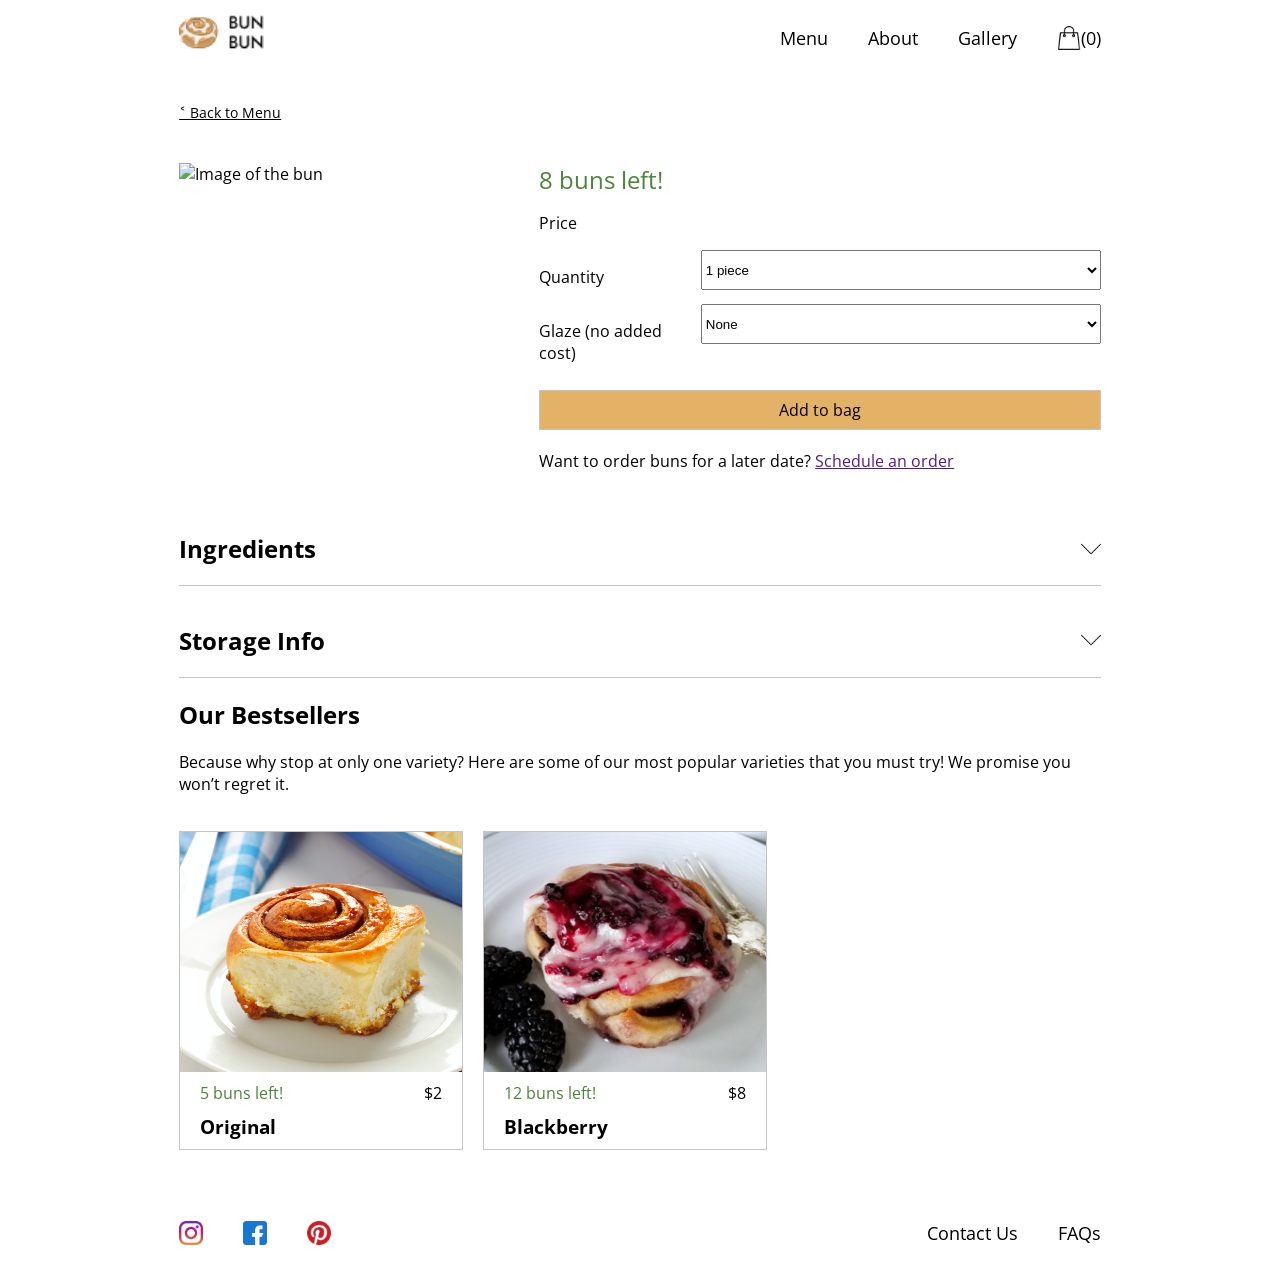
==== a5-details-available.html @ 438827a7 "Clone hw 6a into repository" ====
<!-- Product details page for an available item -->

<!DOCTYPE html>
<html lang="en">

<head>
    <meta charset="UTF-8">
    <meta name="viewport" content="width=device-width, initial-scale=1.0">
    <meta http-equiv="X-UA-Compatible" content="ie=edge">
    <title>Original Bun</title>
    <link rel="preconnect" href="https://fonts.googleapis.com">
    <link rel="preconnect" href="https://fonts.gstatic.com" crossorigin>
    <link href="https://fonts.googleapis.com/css2?family=Open+Sans:wght@300;400&display=swap" rel="stylesheet">
    <link href="https://fonts.googleapis.com/css2?family=Open+Sans:ital,wght@0,300;0,400;1,500&display=swap"
        rel="stylesheet">
    <link href="https://fonts.googleapis.com/css2?family=Open+Sans:ital,wght@1,500;1,700&display=swap" rel="stylesheet">
    <link rel="stylesheet" href="styles/a5-global.css">
    <link rel="stylesheet" href="styles/a5-navbar.css">
    <link rel="stylesheet" href="styles/a5-footer.css">
    <link rel="stylesheet" href="styles/a5-details.css">
</head>

<body onload="onLoadDetailsPage()">
    <nav class="a5-navbar">
        <div class="a5-logo">
            <a href="./index.html" class="a5-logo">
                <img src="./assets/LOGO.png" alt="BunBun Logo" width="90" class="nav-logo-img" />
            </a>
        </div>
        <div>
            <ul class="a5-nav-links">
                <li class="nav-item"><a class="a5-nav-link" href="./a5-browse.html">Menu</a></li>
                <li class="nav-item"><a class="a5-nav-link" href="./a5-about.html">About</a></li>
                <li class="nav-item"><a class="a5-nav-link" href="#">Gallery</a></li>
                <li class="nav-item"><a class="a5-nav-link" href="./a6-bag.html"><img src="./assets/bag.png"
                            alt="Bag Logo" width="24" class="nav-logo-img" /><span id="bag-count"></span></a></li>
            </ul>
        </div>
    </nav>
    <main class="a5-details-main">
        <a href="./a5-browse.html" class="a5-details-back-link">˂ Back to Menu</a>
        <h1 class="a5-details-title" id="a5-details-title"></h1>
        <p class="a5-details-oneliner" id="a5-details-oneliner"></p>
        <div class="a5-details-bun-description">
            <img class="a5-details-bun-image" id="a5-details-bun-image" alt="Image of the bun">
            <div class="a5-details-bun-info">
                <p class="a5-details-bun-available">8 buns left!</p>
                <div class="a5-details-bun-detail">
                    <p class="a5-details-bun-detail-title">Price</p>
                    <p class="a5-details-bun-detail-value" id="a5-details-bun-detail-value"></p>
                </div>
                <div class="a5-details-bun-detail">
                    <p class="a5-details-bun-detail-title">Quantity</p>
                    <select class="a5-details-bun-detail-value a5-details-bun-detail-dd" name="a5-bun-quantity"
                        id="a5-bun-quantity" onchange="onSelectQuantity(this)">
                        <option value="1">1 piece</option>
                        <option value="3">3 pieces</option>
                        <option value="6">6 pieces</option>
                        <option value="12">12 pieces</option>
                    </select>
                </div>
                <div class="a5-details-bun-detail">
                    <p class="a5-details-bun-detail-title">Glaze (no added cost)</p>
                    <select class="a5-details-bun-detail-value a5-details-bun-detail-dd" name="a5-bun-quantity"
                        id="a5-bun-glaze">
                        <option value="a5-bun-glaze1">None</option>
                        <option value="a5-bun-glaze2">Sugar-milk</option>
                        <option value="a5-bun-glaze3">Vanilla-milk</option>
                        <option value="a5-bun-glaze4">Double-chocolate</option>
                    </select>
                </div>
                <div class="a5-details-add-to-bag-available" onclick="addItemToBag()">Add to bag</div>
                <div class="a5-details-schedule-order">Want to order buns for a later date? <a href="">Schedule an
                        order</a></div>
            </div>
        </div>
        <div class="a5-details-bun-extra-info">
            <div class="a5-details-bun-extra-info-row">
                <h2 class="a5-details-bun-extra-info-title">Ingredients</h2>
                <img class="a5-details-down-arrow" src="./assets/down-arrow.png" alt="Icon for down arrow">
            </div>
            <div class="a5-details-bun-extra-info-row">
                <h2 class="a5-details-bun-extra-info-title">Storage Info</h2>
                <img class="a5-details-down-arrow" src="./assets/down-arrow.png" alt="Icon for down arrow">
            </div>
            <div class="a5-details-bun-bestsellers">
                <h2 class="a5-details-bun-extra-info-title">Our Bestsellers</h2>
                <p>Because why stop at only one variety? Here are some of our most popular varieties that you must try!
                    We promise you won’t regret it.</p>
                <div class="a5-bun-option-list">
                    <div class="a5-bun-option-row">
                        <div class="a5-bun-option">
                            <div class="a5-bun-option-card">
                                <img class="a5-bun-image" src="./assets/bun8.jpeg" alt="Image for Original Bun">
                            </div>
                            <div class="a5-bun-info">
                                <span class="a5-bun-availability">5 buns left!</span>
                                <span class="a5-bun-price">$2</span>
                            </div>
                            <h3 class="a5-bun-name">Original</h3>
                        </div>
                    </div>
                    <div class="a5-bun-option-row">
                        <div class="a5-bun-option">
                            <div class="a5-bun-option-card">
                                <img class="a5-bun-image" src="./assets/bun9.jpeg" alt="Image for Walnut Bun">
                            </div>
                            <div class="a5-bun-info">
                                <span class="a5-bun-availability">12 buns left!</span>
                                <span class="a5-bun-price">$8</span>
                            </div>
                            <h3 class="a5-bun-name">Blackberry</h3>
                        </div>
                    </div>
                </div>
            </div>
        </div>
    </main>
    <footer class="a5-footer">
        <div class="a5-socials">
            <ul class="a5-footer-links">
                <li class="footer-item"><a class="a5-footer-link a5-footer-social-link" href="#"><img
                            src="./assets/instagram_logo.png" alt="Instagram Logo" width="24"
                            class="nav-logo-img" /></a>
                </li>
                <li class="footer-item"><a class="a5-footer-link a5-footer-social-link" href="#"><img
                            src="./assets/facebook_logo.png" alt="Facebook Logo" width="24" class="nav-logo-img" /></a>
                </li>
                <li class="footer-item"><a class="a5-footer-link a5-footer-social-link" href="#"><img
                            src="./assets/pinterest_logo.png" alt="Pinterest Logo" width="24"
                            class="nav-logo-img" /></a>
                </li>
            </ul>
        </div>
        <div class="a5-footer-misc-links">
            <ul class="a5-footer-links">
                <li class="footer-item"><a class="a5-footer-link a5-footer-misc-link" href="a5-contact.html">Contact
                        Us</a>
                </li>
                <li class="footer-item"><a class="a5-footer-link a5-footer-misc-link" href="#">FAQs</a></li>
            </ul>
        </div>
    </footer>
    <script src="./scripts/detailsPageUpdate.js" defer></script>
    <script src="./scripts/main.js" defer></script>
</body>

</html>
---- styles/a5-global.css ----
/* Common stylesheet for all pages in the Bun Bun website */

* {
    box-sizing: border-box;
}

body {
    margin: 0;
    padding: 0;
    font-family: 'Open Sans', sans-serif;
}
---- styles/a5-navbar.css ----
/* Stylesheet for navbar */

.a5-navbar {
    display: flex;
    padding: 1% 14%;
    font-size: 18px;
    align-items: center;
}

.a5-logo {
    flex: 1;
}

.a5-nav-links {
    display: flex;
    list-style-type: none;
    padding: 0;
    margin: 0;
}

.a5-nav-link {
    text-decoration: none;
    margin-left: 40px;
    color: #000000;
    display: flex;
    align-items: center;
}

.a5-nav-link:hover {
    color: #E4B267;
    font-weight: 500;
}
---- styles/a5-footer.css ----
/* Stylesheet for common footer used all over the BunBun website */
.a5-footer {
    display: flex;
    padding: 2% 14%;
    font-size: 18px;
}

.a5-socials {
    flex: 1;
}

.a5-footer-links {
    display: flex;
    list-style-type: none;
    padding: 0;
    margin: 0;
}

.a5-footer-link {
    text-decoration: none;
    color: #000000
}

.a5-footer-social-link {
    margin-right: 40px;
}

.a5-footer-misc-links {
    list-style: none;
    display: flex;
}

.a5-footer-misc-link {
    margin-left: 40px;
}

.a5-footer-link:hover {
    color: #E4B267;
    font-weight: 500;
}
---- styles/a5-details.css ----
/* Stylesheet for product details page */

.a5-details-main {
    padding: 2% 14%;
}

.a5-details-back-link {
    color: #000;
    padding: 16px 0;
    font-size: 14px;
}

.a5-details-title {
    font-size: 50px;
    margin: 0px;
}

.a5-details-oneliner {
    margin: 0px;
    padding: 10px 0;
}

.a5-details-bun-description {
    display: flex;
    margin: 20px 0;
}

.a5-details-bun-info {
    flex: 1;
}

.a5-details-bun-image {
    width: 300px;
    margin-right: 60px;
}

.a5-details-bun-available {
    font-size: 24px;
    color: #4D843A;
    margin: 0px;
}

.a5-details-bun-out-of-stock {
    font-size: 24px;
    color: #FF0303;
    margin: 0px;
}

.a5-details-bun-detail {
    display: flex;
}

.a5-details-bun-detail-dd {
    height: 40px;
}

.a5-details-bun-detail-title {
    flex: 1;
}

.a5-details-bun-detail-value {
    width: 400px;
}

.a5-details-bun-detail-type {
    padding-right: 20px;
}

.a5-details-add-to-bag-out-of-stock,
.a5-details-add-to-bag-available {
    border: 1px solid #C4C4C4;
    text-align: center;
    padding: 8px;
    margin-top: 10px;
    height: 40px;
}

.a5-details-add-to-bag-available {
    background-color: #E4B267;
    cursor: pointer;
}

.a5-details-add-to-bag-available:hover {
    background-color: #f0bc6d;
}

.a5-details-add-to-bag-out-of-stock {
    background-color: #C4C4C4;
    cursor: not-allowed;
}

.a5-details-schedule-order {
    margin: 20px 0;
}


.a5-details-bun-extra-info-row {
    display: flex;
    align-items: center;
    margin: 18px 0;
    border-bottom: 1px solid #C4C4C4;
}

.a5-details-bun-extra-info-title {
    flex: 1;
}

.a5-details-down-arrow {
    width: 20px;
    height: 20px;
}

.a5-bun-option-list {
    display: flex;
}

.a5-bun-option-row {
    width: 33%;
}

.a5-bun-option {
    border: 1px solid #C4C4C4;
    margin: 20px;
    margin-left: 0px;
}

.a5-bun-option-card {
    display: flex;
    flex-direction: column;
}

.a5-bun-image {
    width: 100%;
    height: 240px;
}

.a5-bun-info,
.a5-bun-name {
    margin: 10px 20px
}

.a5-bun-info {
    display: flex;
    align-items: baseline;
}

.a5-bun-availability,
.a5-bun-out-of-stock {
    flex: 1;
}

.a5-bun-availability {
    color: #4D843A;
}

.a5-bun-out-of-stock {
    color: #FF0303;
}

.item-added-toast-msg {
    position: fixed;
    left: 92%;
    padding: 15px;
    width: 130px;
    background-color: #E4B267;
    transform: translate(-50%, 0);
    animation: fadein 1s;
    font-size: 14px;
    text-align: center;
}

@keyframes fadein {
    from {
        bottom: 0;
        opacity: 0;
    }

    to {
        bottom: 80px;
        opacity: 1;
    }
}
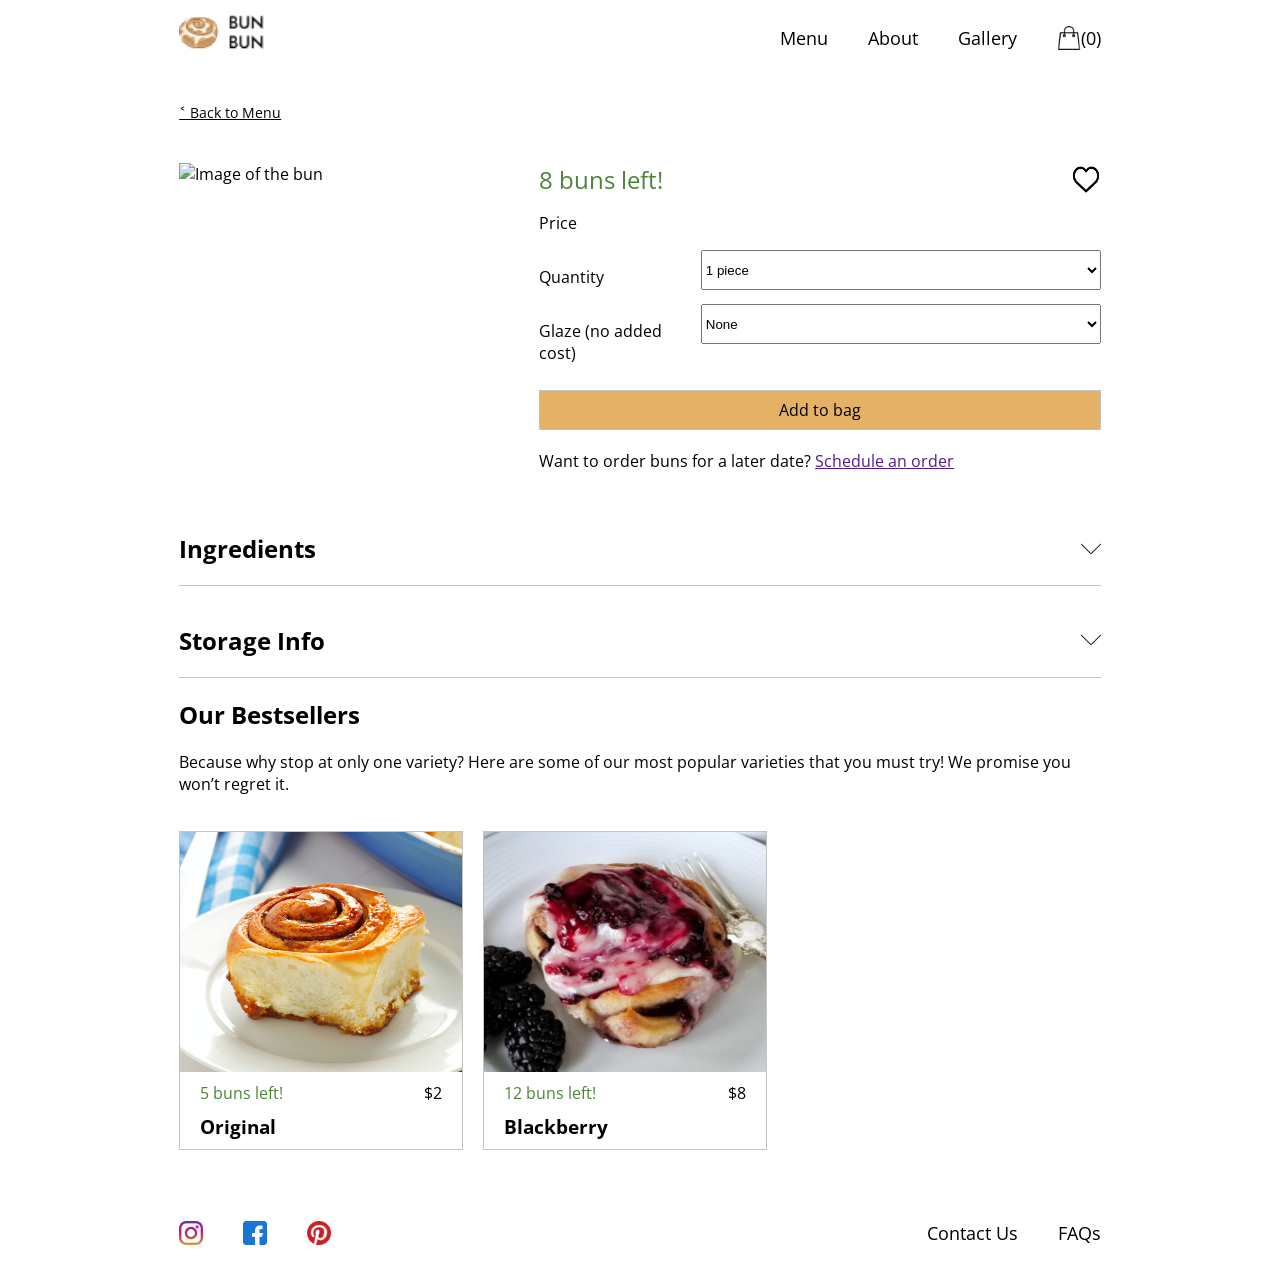
==== commit c09116b5: "Add heart icon to add to favs" ====
--- a/a5-details-available.html
+++ b/a5-details-available.html
@@ -44,7 +44,10 @@
         <div class="a5-details-bun-description">
             <img class="a5-details-bun-image" id="a5-details-bun-image" alt="Image of the bun">
             <div class="a5-details-bun-info">
-                <p class="a5-details-bun-available">8 buns left!</p>
+                <div class="a6-details-bun-extra-initial-info">
+                    <p class="a5-details-bun-available">8 buns left!</p>
+                    <img src="./assets/favorites.png" alt="Add to favorites" width="30" />
+                </div>
                 <div class="a5-details-bun-detail">
                     <p class="a5-details-bun-detail-title">Price</p>
                     <p class="a5-details-bun-detail-value" id="a5-details-bun-detail-value"></p>
--- a/styles/a5-details.css
+++ b/styles/a5-details.css
@@ -38,12 +38,14 @@
     font-size: 24px;
     color: #4D843A;
     margin: 0px;
+    flex: 1;
 }
 
 .a5-details-bun-out-of-stock {
     font-size: 24px;
     color: #FF0303;
     margin: 0px;
+    flex: 1;
 }
 
 .a5-details-bun-detail {
@@ -179,4 +181,8 @@
         bottom: 80px;
         opacity: 1;
     }
+}
+
+.a6-details-bun-extra-initial-info {
+    display: flex;
 }
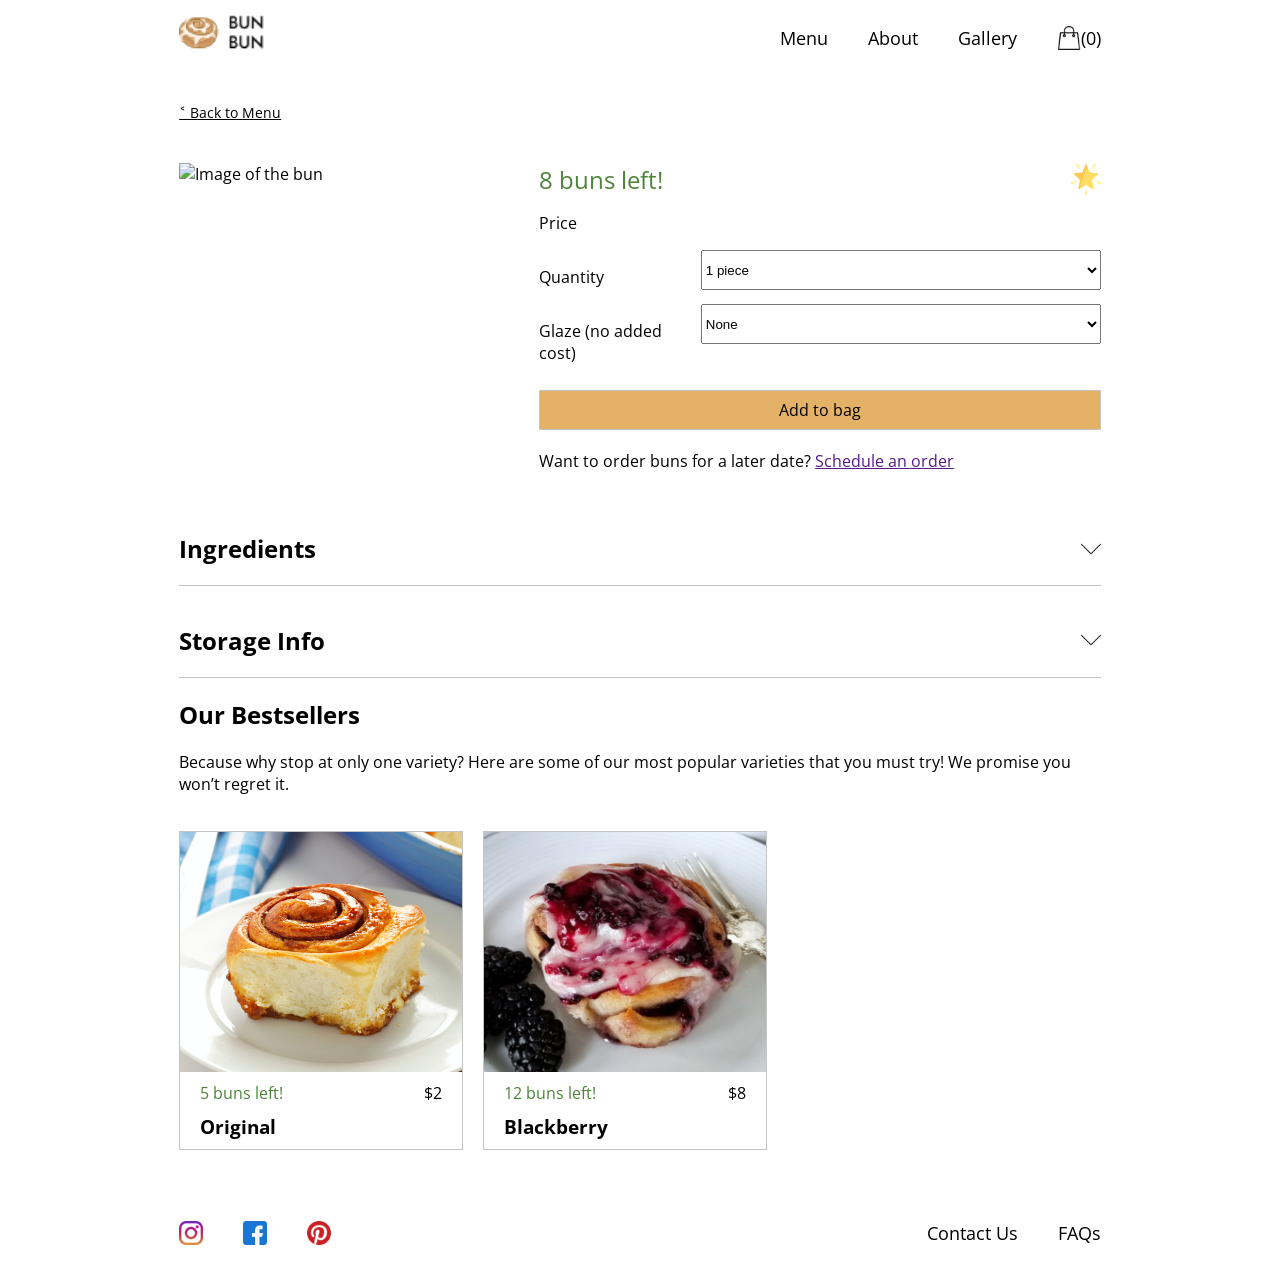
==== commit c640eca1: "Improve affordance of favorite btn" ====
--- a/a5-details-available.html
+++ b/a5-details-available.html
@@ -46,7 +46,8 @@
             <div class="a5-details-bun-info">
                 <div class="a6-details-bun-extra-initial-info">
                     <p class="a5-details-bun-available">8 buns left!</p>
-                    <img src="./assets/favorites.png" alt="Add to favorites" width="30" />
+                    <img src="./assets/staricon.png" class="add-to-favorite-icon" alt="Add to favorites" width="30"
+                        onclick="onAddToFavorites()" />
                 </div>
                 <div class="a5-details-bun-detail">
                     <p class="a5-details-bun-detail-title">Price</p>
--- a/styles/a5-details.css
+++ b/styles/a5-details.css
@@ -185,4 +185,8 @@
 
 .a6-details-bun-extra-initial-info {
     display: flex;
+}
+
+.add-to-favorite-icon:hover {
+    transform: translate(2px) scale(1.2);
 }
